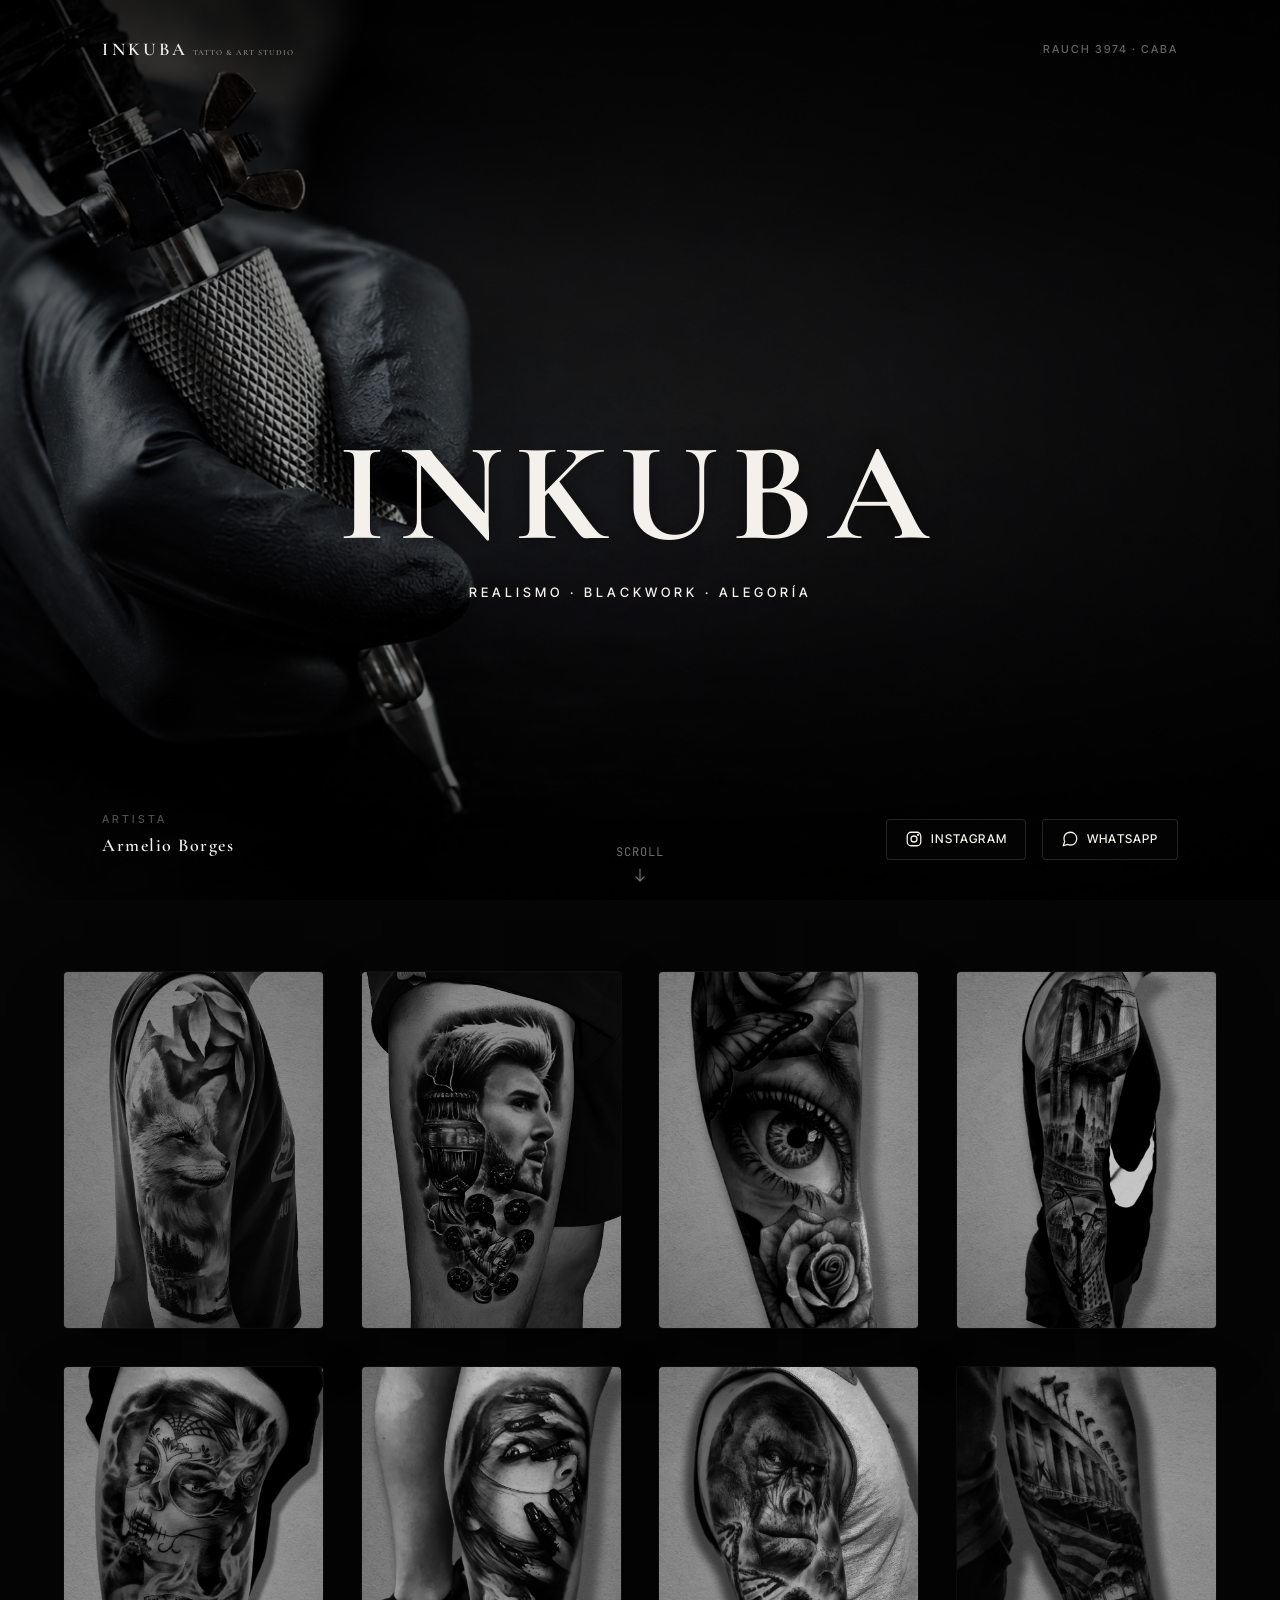
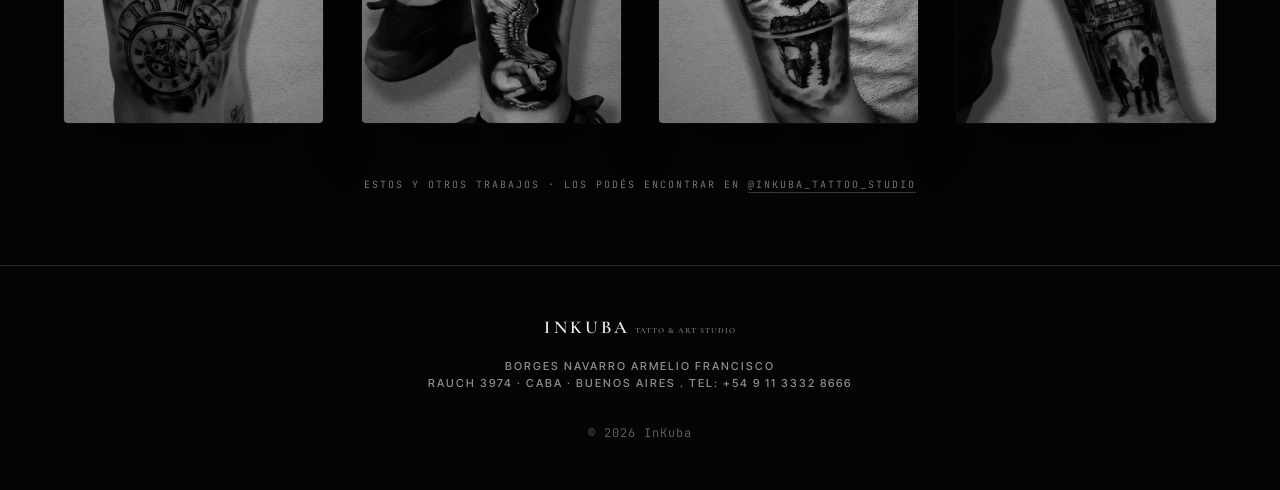
==== index.html @ 67b590a9 "first commit" ====
<!DOCTYPE html>
<html lang="es">
<head>
  <meta charset="UTF-8">
  <meta name="viewport" content="width=device-width, initial-scale=1, viewport-fit=cover">
  <meta name="theme-color" content="#050505">

  <title>InKuba · Tatto & Art Studio · Próximamente</title>
  <meta name="description" content="Estudio privado de tatuajes en Buenos Aires. Realismo, blackwork y mangas alegóricas. Armi · Lyvan · Rauch 3974, CABA.">

  <!-- Open Graph -->
  <meta property="og:title" content="InKuba · Muy pronto">
  <meta property="og:description" content="Estudio privado de tatuajes en Buenos Aires. Armi · Lyvan · Rauch 3974, CABA.">
  <meta property="og:image" content="/assets/og.jpg">
  <meta property="og:type" content="website">
  <meta property="og:locale" content="es_AR">
  <link rel="canonical" href="https://inkuba.ar/">

  <!-- Favicon -->
  <link rel="icon" type="image/svg+xml" href="assets/favicon.svg">

  <!-- Fonts -->
  <link rel="preconnect" href="https://fonts.googleapis.com">
  <link rel="preconnect" href="https://fonts.gstatic.com" crossorigin>
  <link href="https://fonts.googleapis.com/css2?family=Cormorant+Garamond:wght@500;600;700&family=Inter+Tight:wght@400;500;600&family=Caveat:wght@600&family=JetBrains+Mono:wght@400;500&display=swap" rel="stylesheet">

  <!-- Preload hero -->
  <link rel="preload" as="image" href="assets/hero.png">

  <!-- Styles -->
  <link rel="stylesheet" href="styles/tokens.css">
  <link rel="stylesheet" href="styles/base.css">
  <link rel="stylesheet" href="styles/hero.css">
  <link rel="stylesheet" href="styles/grid-gallery.css">
  <link rel="stylesheet" href="styles/sticky-cta.css">
</head>
<body>

  <!-- =========================================================
       VIEWPORT 1 · HERO
       ========================================================= -->
  <section class="hero" id="hero">
    <!-- Foto dominante full-bleed (PLACEHOLDER) -->
    <div class="hero__image" role="img" aria-label="Estudio InKuba"></div>
    <div class="hero__scrim" aria-hidden="true"></div>

    <!-- Top bar -->
    <header class="hero__top">
      <a href="#hero" class="wordmark-nav" aria-label="InKuba Tatto & Art">
        INKUBA<span class="wordmark-nav__sub">Tatto & Art Studio</span>
      </a>
      <span class="hero__address eyebrow">Rauch 3974 · CABA</span>
    </header>

    <!-- Centro -->
    <div class="hero__center">
      <!-- "muy pronto" handwritten (interacción #03)
           NOTA: cuando esté el SVG path definitivo de Figma, reemplazar
           el <text> por <path> y ajustar el viewBox. -->
      <svg class="muy-pronto" viewBox="0 0 360 110" aria-label="Muy pronto" role="img">
        <text x="180" y="80" text-anchor="middle"
              font-family="Caveat, cursive" font-weight="600" font-size="80"
              class="muy-pronto__text">muy pronto</text>
      </svg>

      <h1 class="wordmark-hero hero__title">INKUBA</h1>

      <p class="hero__claim eyebrow">Realismo · Blackwork · Alegoría</p>
    </div>

    <!-- Bottom -->
    <footer class="hero__bottom">
      <div class="hero__by">
        <span class="eyebrow hero__by-label">Artista</span>
        <span class="hero__by-names">Armelio Borges</span>
      </div>

      <nav class="hero__ctas" aria-label="Contacto">
        <a class="hero__cta" href="https://instagram.com/inkuba_tattoo_studio" target="_blank" rel="noopener" aria-label="Instagram @inkuba_tattoo_studio">
          <svg width="18" height="18" viewBox="0 0 24 24" fill="none" stroke="currentColor" stroke-width="1.7" stroke-linecap="round" stroke-linejoin="round" aria-hidden="true">
            <rect x="3" y="3" width="18" height="18" rx="5"/>
            <circle cx="12" cy="12" r="4"/>
            <circle cx="17.5" cy="6.5" r="0.6" fill="currentColor"/>
          </svg>
          <span>Instagram</span>
        </a>
        <a class="hero__cta" href="https://wa.me/541133328666" target="_blank" rel="noopener" aria-label="WhatsApp +54 11 3332 8666">
          <svg width="18" height="18" viewBox="0 0 24 24" fill="none" stroke="currentColor" stroke-width="1.7" stroke-linecap="round" stroke-linejoin="round" aria-hidden="true">
            <path d="M21 11.5a8.38 8.38 0 0 1-.9 3.8 8.5 8.5 0 0 1-7.6 4.7 8.38 8.38 0 0 1-3.8-.9L3 21l1.9-5.7a8.38 8.38 0 0 1-.9-3.8 8.5 8.5 0 0 1 4.7-7.6 8.38 8.38 0 0 1 3.8-.9h.5a8.48 8.48 0 0 1 8 8v.5z"/>
          </svg>
          <span>WhatsApp</span>
        </a>
      </nav>
    </footer>

    <!-- Scroll hint -->
    <div class="hero__scroll-hint" aria-hidden="true">
      <span class="mono">scroll</span>
      <svg width="10" height="14" viewBox="0 0 10 14" fill="none" stroke="currentColor" stroke-width="1.2" stroke-linecap="round" stroke-linejoin="round">
        <path d="M5 1v12M1 9l4 4 4-4"/>
      </svg>
    </div>

    <!-- Sentinela (para sticky CTA) -->
    <div id="hero-sentinel" aria-hidden="true"></div>
  </section>

  <!-- =========================================================
       VIEWPORT 2 · GALERÍA · Grid 4×2 editorial B&N (v0.3)
       ========================================================= -->
  <section class="grid-gallery" id="gallery" aria-label="Galería de obras">
    <ul class="grid-gallery__grid" role="list">
        <li class="grid-gallery__cell" data-piece="01">
          <picture>
            <!-- TODO WebP (activar cuando existan los .webp): <source type="image/webp"
                    srcset="assets/galery/01-400.webp 400w,
                            assets/galery/01-800.webp 800w,
                            assets/galery/01-1200.webp 1200w"
                    sizes="(max-width: 479px) 50vw, (max-width: 767px) 33vw, (max-width: 1023px) 25vw, (max-width: 1439px) 17vw, 12vw"> -->
            <img src="assets/galery/01.jpg" alt="Pieza 01 · estudio InKuba"
                 width="800" height="1100"
                 loading="eager" decoding="async" fetchpriority="high">
          </picture>
        </li>
        <li class="grid-gallery__cell" data-piece="02">
          <picture>
            <!-- TODO WebP (activar cuando existan los .webp): <source type="image/webp"
                    srcset="assets/galery/02-400.webp 400w,
                            assets/galery/02-800.webp 800w,
                            assets/galery/02-1200.webp 1200w"
                    sizes="(max-width: 479px) 50vw, (max-width: 767px) 33vw, (max-width: 1023px) 25vw, (max-width: 1439px) 17vw, 12vw"> -->
            <img src="assets/galery/02.jpg" alt="Pieza 02 · estudio InKuba"
                 width="800" height="1100"
                 loading="eager" decoding="async" fetchpriority="high">
          </picture>
        </li>
        <li class="grid-gallery__cell" data-piece="03">
          <picture>
            <!-- TODO WebP (activar cuando existan los .webp): <source type="image/webp"
                    srcset="assets/galery/03-400.webp 400w,
                            assets/galery/03-800.webp 800w,
                            assets/galery/03-1200.webp 1200w"
                    sizes="(max-width: 479px) 50vw, (max-width: 767px) 33vw, (max-width: 1023px) 25vw, (max-width: 1439px) 17vw, 12vw"> -->
            <img src="assets/galery/03.jpg" alt="Pieza 03 · estudio InKuba"
                 width="800" height="1100"
                 loading="eager" decoding="async" fetchpriority="high">
          </picture>
        </li>
        <li class="grid-gallery__cell" data-piece="04">
          <picture>
            <!-- TODO WebP (activar cuando existan los .webp): <source type="image/webp"
                    srcset="assets/galery/04-400.webp 400w,
                            assets/galery/04-800.webp 800w,
                            assets/galery/04-1200.webp 1200w"
                    sizes="(max-width: 479px) 50vw, (max-width: 767px) 33vw, (max-width: 1023px) 25vw, (max-width: 1439px) 17vw, 12vw"> -->
            <img src="assets/galery/04.jpg" alt="Pieza 04 · estudio InKuba"
                 width="800" height="1100"
                 loading="lazy" decoding="async">
          </picture>
        </li>
        <li class="grid-gallery__cell" data-piece="05">
          <picture>
            <!-- TODO WebP (activar cuando existan los .webp): <source type="image/webp"
                    srcset="assets/galery/05-400.webp 400w,
                            assets/galery/05-800.webp 800w,
                            assets/galery/05-1200.webp 1200w"
                    sizes="(max-width: 479px) 50vw, (max-width: 767px) 33vw, (max-width: 1023px) 25vw, (max-width: 1439px) 17vw, 12vw"> -->
            <img src="assets/galery/05.jpg" alt="Pieza 05 · estudio InKuba"
                 width="800" height="1100"
                 loading="lazy" decoding="async">
          </picture>
        </li>
        <li class="grid-gallery__cell" data-piece="06">
          <picture>
            <!-- TODO WebP (activar cuando existan los .webp): <source type="image/webp"
                    srcset="assets/galery/06-400.webp 400w,
                            assets/galery/06-800.webp 800w,
                            assets/galery/06-1200.webp 1200w"
                    sizes="(max-width: 479px) 50vw, (max-width: 767px) 33vw, (max-width: 1023px) 25vw, (max-width: 1439px) 17vw, 12vw"> -->
            <img src="assets/galery/06.jpg" alt="Pieza 06 · estudio InKuba"
                 width="800" height="1100"
                 loading="lazy" decoding="async">
          </picture>
        </li>
        <li class="grid-gallery__cell" data-piece="07">
          <picture>
            <!-- TODO WebP (activar cuando existan los .webp): <source type="image/webp"
                    srcset="assets/galery/07-400.webp 400w,
                            assets/galery/07-800.webp 800w,
                            assets/galery/07-1200.webp 1200w"
                    sizes="(max-width: 479px) 50vw, (max-width: 767px) 33vw, (max-width: 1023px) 25vw, (max-width: 1439px) 17vw, 12vw"> -->
            <img src="assets/galery/07.jpg" alt="Pieza 07 · estudio InKuba"
                 width="800" height="1100"
                 loading="lazy" decoding="async">
          </picture>
        </li>
        <li class="grid-gallery__cell" data-piece="08">
          <picture>
            <!-- TODO WebP (activar cuando existan los .webp): <source type="image/webp"
                    srcset="assets/galery/08-400.webp 400w,
                            assets/galery/08-800.webp 800w,
                            assets/galery/08-1200.webp 1200w"
                    sizes="(max-width: 479px) 50vw, (max-width: 767px) 33vw, (max-width: 1023px) 25vw, (max-width: 1439px) 17vw, 12vw"> -->
            <img src="assets/galery/08.jpg" alt="Pieza 08 · estudio InKuba"
                 width="800" height="1100"
                 loading="lazy" decoding="async">
          </picture>
        </li>
    </ul>

    <div class="grid-gallery__foot">
      <p class="grid-gallery__foot-line">
        Estos y otros trabajos <span aria-hidden="true">·</span> los podés encontrar en
        <a class="grid-gallery__foot-link" href="https://instagram.com/inkuba_tattoo_studio" target="_blank" rel="noopener">@inkuba_tattoo_studio</a>
      </p>  
    </div>
  </section>

  <!-- =========================================================
       FOOTER mínimo
       ========================================================= -->
  <footer class="page-footer">
    <div class="page-footer__inner">
      <a href="#hero" class="wordmark-nav">
        INKUBA<span class="wordmark-nav__sub">Tatto & Art Studio</span>
      </a>
      <p class="eyebrow">Borges Navarro Armelio Francisco <br> Rauch 3974 · CABA · Buenos Aires . <a href="tel:+5491133328666">Tel: +54 9 11 3332 8666</a></p>
      <p class="mono page-footer__credits">© 2026 InKuba</p>
    </div>
  </footer>

  <!-- =========================================================
       STICKY CTA (interacción #09)
       ========================================================= -->
  <button class="sticky-cta" id="stickyCta" aria-label="Avisame cuando abra el estudio" hidden>
    Avisame cuando abra
    <span aria-hidden="true">→</span>
  </button>

  <dialog class="modal" id="notifyModal" aria-labelledby="notifyTitle">
    <form method="dialog" class="modal__form" id="notifyForm" novalidate>
      <button type="button" class="modal__close" data-close aria-label="Cerrar">×</button>
      <h2 id="notifyTitle" class="modal__title">Avisame cuando abra</h2>
      <p class="modal__lead">Dejá tu email <em>o</em> tu WhatsApp y te escribo el día que abrimos.</p>

      <label for="notifyInput" class="visually-hidden">Email o WhatsApp</label>
      <input
        type="text"
        id="notifyInput"
        name="contact"
        class="modal__input"
        placeholder="email@ejemplo.com  ó  +54 11 1234 5678"
        autocomplete="email"
        required
      >
      <p class="modal__hint" data-hint></p>

      <button type="submit" class="modal__submit">Avisame</button>

      <p class="modal__legal mono">No spam. Sólo el aviso de apertura.</p>
    </form>

    <div class="modal__success" data-success hidden>
      <svg width="40" height="40" viewBox="0 0 24 24" fill="none" stroke="currentColor" stroke-width="1.5" stroke-linecap="round" stroke-linejoin="round" aria-hidden="true">
        <path d="M5 12l5 5L20 7"/>
      </svg>
      <h2 class="modal__title">Listo</h2>
      <p class="modal__lead">Te avisamos apenas abramos.</p>
      <button type="button" class="modal__submit" data-close>Cerrar</button>
    </div>
  </dialog>

  <!-- =========================================================
       Scripts
       ========================================================= -->
  <script src="scripts/stroke-in.js" defer></script>
  <script src="scripts/sticky-cta.js" defer></script>
</body>
</html>
---- styles/tokens.css ----
/* =====================================================================
   InKuba · Coming Soon · Design tokens
   ===================================================================== */

:root {
  /* ----- Paleta ----- */
  --ink-black:       #050505;
  --ink-near-black:  #0a0a0a;
  --ink-paper:       #f4f1ec;
  --ink-line:        rgba(255, 255, 255, 0.12);
  --ink-muted:       rgba(255, 255, 255, 0.55);
  --ink-faint:       rgba(255, 255, 255, 0.35);

  /* ----- Tipografía ----- */
  --font-display:    "Cormorant Garamond", "Times New Roman", serif;
  --font-ui:         "Inter Tight", system-ui, -apple-system, sans-serif;
  --font-hand:       "Caveat", "Brush Script MT", cursive;
  --font-mono:       "JetBrains Mono", "Courier New", monospace;

  /* ----- Spacing (grid 8px) ----- */
  --space-1: 8px;
  --space-2: 16px;
  --space-3: 24px;
  --space-4: 32px;
  --space-5: 40px;
  --space-6: 48px;
  --space-8: 64px;
  --space-10: 80px;

  --pad-x: 8%;

  /* ----- Radios ----- */
  --radius-sm: 2px;
  --radius-md: 4px;

  /* ----- Z-index scale ----- */
  --z-overlay: 10;
  --z-sticky:  50;
  --z-modal:   100;

  /* ----- Easing ----- */
  --ease-out-expo:  cubic-bezier(.2, .7, .3, 1);
  --ease-in-out:    cubic-bezier(.65, 0, .35, 1);
}

@media (max-width: 768px) {
  :root {
    --pad-x: 24px;
  }
}
---- styles/base.css ----
/* =====================================================================
   InKuba · Coming Soon · Base reset + tipografía base
   ===================================================================== */

*,
*::before,
*::after {
  box-sizing: border-box;
  margin: 0;
  padding: 0;
}

html {
  scroll-behavior: smooth;
  -webkit-text-size-adjust: 100%;
}

body {
  background: var(--ink-black);
  color: var(--ink-paper);
  font-family: var(--font-ui);
  font-size: 15px;
  font-weight: 400;
  line-height: 1.55;
  -webkit-font-smoothing: antialiased;
  -moz-osx-font-smoothing: grayscale;
  text-rendering: optimizeLegibility;
  overflow-x: hidden;
}

@media (max-width: 768px) {
  body { font-size: 14px; }
}

img,
picture,
svg {
  display: block;
  max-width: 100%;
  height: auto;
}

a {
  color: inherit;
  text-decoration: none;
}

button {
  font: inherit;
  color: inherit;
  background: transparent;
  border: 0;
  cursor: pointer;
}

:focus-visible {
  outline: 2px solid var(--ink-paper);
  outline-offset: 3px;
  border-radius: var(--radius-sm);
}

/* ---------- Wordmarks (5.1.bis del spec) ---------- */

.wordmark-hero {
  font-family: var(--font-display);
  font-size: clamp(60px, 11vw, 150px);
  font-weight: 700;
  letter-spacing: clamp(5px, 1vw, 14px);
  line-height: 1;
  color: var(--ink-paper);
  text-transform: uppercase;
  text-rendering: optimizeLegibility;
  text-shadow: 0 2px 24px rgba(0, 0, 0, 0.5);
}

.wordmark-nav {
  font-family: var(--font-display);
  font-size: 18px;
  font-weight: 600;
  letter-spacing: 3.2px;
  color: var(--ink-paper);
  text-transform: uppercase;
  white-space: nowrap;
  display: inline-flex;
  align-items: baseline;
}

.wordmark-nav__sub {
  font-size: 8px;
  font-weight: 600;
  letter-spacing: 1px;
  opacity: 0.5;
  margin-left: 4px;
  text-transform: uppercase;
}

@media (max-width: 768px) {
  .wordmark-nav      { font-size: 13px; letter-spacing: 2.3px; }
  .wordmark-nav__sub { font-size: 6px;  letter-spacing: 0.8px; }
}

/* ---------- Utilidades de UI ---------- */

.eyebrow {
  font-family: var(--font-ui);
  font-size: 11px;
  font-weight: 500;
  letter-spacing: 2px;
  text-transform: uppercase;
  color: var(--ink-muted);
}

.mono {
  font-family: var(--font-mono);
  font-size: 12px;
  font-weight: 400;
  letter-spacing: 1px;
}

/* ---------- Reduced motion ---------- */

@media (prefers-reduced-motion: reduce) {
  *,
  *::before,
  *::after {
    animation-duration: 0.01ms !important;
    animation-iteration-count: 1 !important;
    transition-duration: 0.01ms !important;
    scroll-behavior: auto !important;
  }
}
---- styles/hero.css ----
/* =====================================================================
   InKuba · Coming Soon · Hero (Viewport 1)
   ===================================================================== */

.hero {
  position: relative;
  width: 100%;
  height: 100vh;
  height: 100svh;            /* mobile-safe */
  min-height: 640px;
  overflow: hidden;
  background: var(--ink-black);
  color: var(--ink-paper);
  isolation: isolate;
}

/* ----- Foto dominante (placeholder por ahora) ----- */
.hero__image {
  position: absolute;
  inset: 0;
  background-image: url("../assets/hero.png");
  background-size: cover;
  background-position: center;
  background-repeat: no-repeat;
  z-index: 0;
  opacity: 0;
  animation: hero-fade-in 1.4s var(--ease-out-expo) forwards;
}

@keyframes hero-fade-in {
  to { opacity: 1; }
}

/* ----- Vignette / scrim para mejorar legibilidad ----- */
.hero__scrim {
  position: absolute;
  inset: 0;
  z-index: 1;
  background:
    radial-gradient(ellipse at center, rgba(0,0,0,0.05) 0%, rgba(0,0,0,0.55) 100%),
    linear-gradient(180deg, rgba(0,0,0,0.55) 0%, rgba(0,0,0,0.15) 30%, rgba(0,0,0,0.15) 70%, rgba(0,0,0,0.65) 100%);
  pointer-events: none;
}

/* ----- Contenido sobre la foto ----- */
.hero__top,
.hero__center,
.hero__bottom,
.hero__scroll-hint {
  position: absolute;
  z-index: 2;
}

/* Top bar */
.hero__top {
  top: clamp(20px, 4vh, 40px);
  left: var(--pad-x);
  right: var(--pad-x);
  display: flex;
  justify-content: space-between;
  align-items: center;
  gap: var(--space-3);
}

.hero__address {
  opacity: 0.7;
  letter-spacing: 2px;
}

@media (max-width: 480px) {
  .hero__address { font-size: 10px; letter-spacing: 1.5px; }
}

/* Centro vertical */
.hero__center {
  top: 50%;
  left: 50%;
  transform: translate(-50%, -50%);
  width: min(92%, 1100px);
  text-align: center;
  display: flex;
  flex-direction: column;
  align-items: center;
  gap: clamp(8px, 2vh, 24px);
}

.hero__title {
  margin: 0;
  /* hereda .wordmark-hero */
  animation: hero-content-in 1.2s 0.3s var(--ease-out-expo) both;
}

.hero__claim {
  letter-spacing: 4px;
  color: var(--ink-paper);
  opacity: 0.85;
  font-size: clamp(11px, 1.2vw, 13px);
  text-transform: uppercase;
  animation: hero-content-in 1.2s 0.6s var(--ease-out-expo) both;
}

@keyframes hero-content-in {
  from { opacity: 0; transform: translateY(8px); }
  to   { opacity: 1; transform: translateY(0); }
}

/* "muy pronto" SVG (interacción #03 — la animación de stroke vive en stroke-in.js / inline) */
.muy-pronto {
  width: clamp(180px, 28vw, 320px);
  height: auto;
  overflow: visible;
  margin-bottom: clamp(4px, 1vh, 12px);
}

.muy-pronto__text {
  fill: var(--ink-paper);
  stroke: var(--ink-paper);
  stroke-width: 1.1;
  stroke-linecap: round;
  stroke-linejoin: round;
  /* JS calcula stroke-dasharray real con getComputedTextLength.
     Defaults para fallback / estado pre-JS. */
  stroke-dasharray: 1200;
  stroke-dashoffset: 1200;
  fill-opacity: 0;
  animation: muy-pronto-draw 4.5s var(--ease-in-out) 0.8s infinite;
}

@keyframes muy-pronto-draw {
  0%   { stroke-dashoffset: 1200; fill-opacity: 0;    opacity: 1; }
  50%  { stroke-dashoffset: 0;    fill-opacity: 0.4;  opacity: 1; }
  60%  { stroke-dashoffset: 0;    fill-opacity: 1;    opacity: 1; }
  85%  { stroke-dashoffset: 0;    fill-opacity: 1;    opacity: 1; }
  100% { stroke-dashoffset: 0;    fill-opacity: 1;    opacity: 0; }
}

@media (prefers-reduced-motion: reduce) {
  .muy-pronto__text {
    fill-opacity: 1;
    stroke-dashoffset: 0;
    animation: none;
  }
  .hero__image,
  .hero__title,
  .hero__claim {
    animation: none;
    opacity: 1;
  }
}

/* Bottom */
.hero__bottom {
  bottom: clamp(24px, 4.5vh, 48px);
  left: var(--pad-x);
  right: var(--pad-x);
  display: flex;
  justify-content: space-between;
  align-items: flex-end;
  gap: var(--space-3);
}

.hero__by {
  display: flex;
  flex-direction: column;
  gap: 4px;
}

.hero__by-label {
  letter-spacing: 3px;
  opacity: 0.55;
}

.hero__by-names {
  font-family: var(--font-display);
  font-size: clamp(15px, 1.8vw, 18px);
  font-weight: 600;
  letter-spacing: 1.5px;
  color: var(--ink-paper);
}

.hero__ctas {
  display: flex;
  gap: var(--space-2);
}

.hero__cta {
  display: inline-flex;
  align-items: center;
  gap: 8px;
  padding: 10px 18px;
  border: 1px solid var(--ink-line);
  border-radius: var(--radius-md);
  font-family: var(--font-ui);
  font-size: 12px;
  font-weight: 500;
  letter-spacing: 1.2px;
  text-transform: uppercase;
  color: var(--ink-paper);
  background: rgba(10, 10, 10, 0.35);
  backdrop-filter: blur(6px);
  -webkit-backdrop-filter: blur(6px);
  transition: background .25s var(--ease-out-expo), border-color .25s var(--ease-out-expo), transform .25s var(--ease-out-expo);
}

.hero__cta:hover {
  background: rgba(244, 241, 236, 0.1);
  border-color: rgba(244, 241, 236, 0.4);
  transform: translateY(-1px);
}

.hero__cta svg { flex-shrink: 0; }

@media (max-width: 600px) {
  .hero__bottom {
    flex-direction: column;
    align-items: stretch;
    gap: var(--space-3);
  }
  .hero__ctas { justify-content: stretch; }
  .hero__cta {
    flex: 1;
    justify-content: center;
    padding: 12px 14px;
  }
  .hero__cta span { display: inline; }
}

/* Scroll hint */
.hero__scroll-hint {
  bottom: clamp(12px, 2vh, 20px);
  left: 50%;
  transform: translateX(-50%);
  display: flex;
  flex-direction: column;
  align-items: center;
  gap: 6px;
  opacity: 0.45;
  color: var(--ink-paper);
  letter-spacing: 3px;
  text-transform: uppercase;
  font-size: 10px;
  animation: scroll-hint-bob 2.4s ease-in-out infinite;
}

@keyframes scroll-hint-bob {
  0%, 100% { transform: translate(-50%, 0); }
  50%      { transform: translate(-50%, 6px); }
}

@media (max-width: 600px) {
  .hero__scroll-hint { display: none; }
}

/* Sentinel invisible al final del hero (usado por sticky CTA) */
#hero-sentinel {
  position: absolute;
  bottom: 0;
  left: 0;
  width: 1px;
  height: 1px;
  pointer-events: none;
}

/* ----- Visually hidden util (compartido con modal) ----- */
.visually-hidden {
  position: absolute !important;
  width: 1px; height: 1px;
  padding: 0; margin: -1px;
  overflow: hidden;
  clip: rect(0,0,0,0);
  white-space: nowrap;
  border: 0;
}

/* ----- Footer mínimo (después de la galería) ----- */
.page-footer {
  background: var(--ink-black);
  border-top: 1px solid var(--ink-line);
  padding: var(--space-6) var(--pad-x);
}

.page-footer__inner {
  display: flex;
  flex-direction: column;
  align-items: center;
  gap: var(--space-2);
  text-align: center;
}

.page-footer__credits {
  color: var(--ink-faint);
  margin-top: var(--space-2);
}
---- styles/grid-gallery.css ----
/* =====================================================================
   InKuba · Coming Soon · Galería · Grid 4×2 editorial (v0.3)
   ---------------------------------------------------------------------
   - 4 columnas × 2 filas en desktop/tablet (8 piezas seleccionadas)
   - 2 columnas × 4 filas en mobile
   - Siempre B&N — sin hover, sin animaciones
   - Gap generoso, padding lateral amplio: lectura editorial / archivo
   ===================================================================== */

.grid-gallery {
  background: var(--ink-black);
  padding: clamp(56px, 8vh, 96px) clamp(24px, 5vw, 80px);
}

.grid-gallery__grid {
  list-style: none;
  display: grid;
  grid-template-columns: repeat(4, 1fr);
  gap: clamp(32px, 3vw, 40px);
  width: 100%;
  margin: 0;
  padding: 0;
}

/* ----- Celda ----- */
.grid-gallery__cell {
  position: relative;
  aspect-ratio: 8 / 11;
  border-radius: var(--radius-md);
  overflow: hidden;
  background: var(--ink-near-black);
  box-shadow:
    0 24px 64px -20px rgba(0, 0, 0, 0.7),
    0 0 0 1px rgba(255, 255, 255, 0.04);
}

.grid-gallery__cell picture,
.grid-gallery__cell img {
  display: block;
  width: 100%;
  height: 100%;
  object-fit: cover;
}

.grid-gallery__cell img {
  /* B&N permanente — sin animaciones */
  filter: grayscale(1);
}

/* =====================================================================
   Responsive: mismas 8 piezas, 4×2 → 2×4
   ===================================================================== */

@media (max-width: 1023px) {
  .grid-gallery__grid {
    gap: clamp(24px, 3vw, 32px);
  }
}

@media (max-width: 767px) {
  .grid-gallery {
    padding: clamp(40px, 6vh, 64px) 20px;
  }
  .grid-gallery__grid {
    grid-template-columns: repeat(2, 1fr);   /* 2 × 4 */
    gap: 18px;
  }
}

@media (max-width: 479px) {
  .grid-gallery__grid {
    gap: 14px;
  }
}

/* =====================================================================
   Footer del grid: "8 / 30 piezas · ..."
   ===================================================================== */

.grid-gallery__foot {
  margin-top: clamp(40px, 6vh, 64px);
  text-align: center;
  display: flex;
  flex-direction: column;
  gap: 6px;
}

.grid-gallery__foot-line {
  font-family: var(--font-mono);
  font-size: 10px;
  font-weight: 400;
  letter-spacing: 2px;
  text-transform: uppercase;
  color: rgba(255, 255, 255, 0.45);
  margin: 0;
}

.grid-gallery__foot-link {
  color: inherit;
  border-bottom: 1px solid rgba(255, 255, 255, 0.2);
  padding-bottom: 1px;
  transition: color .2s ease, border-color .2s ease;
}

.grid-gallery__foot-link:hover {
  color: var(--ink-paper);
  border-color: var(--ink-paper);
}
---- styles/sticky-cta.css ----
/* =====================================================================
   InKuba · Coming Soon · Sticky CTA + Modal (Interacción #09)
   ===================================================================== */

/* ---------- Sticky pill ---------- */
.sticky-cta {
  position: fixed;
  bottom: clamp(20px, 3vh, 32px);
  right:  clamp(20px, 3vw, 32px);
  z-index: var(--z-sticky);

  display: inline-flex;
  align-items: center;
  gap: 10px;

  padding: 14px 22px;
  background: #ffffff;
  color: #0a0a0a;
  font-family: var(--font-ui);
  font-size: 11px;
  font-weight: 600;
  letter-spacing: 2px;
  text-transform: uppercase;
  border-radius: 999px;
  box-shadow: 0 8px 24px rgba(0, 0, 0, 0.5);
  cursor: pointer;

  transform: translateY(120%);
  opacity: 0;
  pointer-events: none;
  transition:
    transform .4s var(--ease-out-expo),
    opacity   .4s var(--ease-out-expo),
    background .25s ease,
    box-shadow .25s ease;
}

.sticky-cta:hover {
  background: #f4f1ec;
  box-shadow: 0 12px 32px rgba(0, 0, 0, 0.6);
}

.sticky-cta[hidden] {
  display: inline-flex; /* override <button hidden> default — controlamos vía .is-visible */
}

.sticky-cta.is-visible {
  transform: translateY(0);
  opacity: 1;
  pointer-events: auto;
}

@supports (padding: env(safe-area-inset-bottom)) {
  .sticky-cta {
    bottom: max(env(safe-area-inset-bottom), 20px);
  }
}

@media (max-width: 480px) {
  .sticky-cta {
    bottom: max(env(safe-area-inset-bottom), 16px);
    right: 16px;
    left: 16px;
    justify-content: center;
    padding: 14px 18px;
    font-size: 10.5px;
  }
}

/* ---------- Modal ---------- */
.modal {
  /* dialog reset */
  border: 0;
  padding: 0;
  background: transparent;
  color: inherit;
  max-width: none;
  max-height: none;
  width: 100%;
  height: 100%;
  margin: 0;
  inset: 0;
}

.modal::backdrop {
  background: rgba(5, 5, 5, 0.78);
  backdrop-filter: blur(8px);
  -webkit-backdrop-filter: blur(8px);
}

.modal[open] {
  display: grid;
  place-items: center;
  z-index: var(--z-modal);
}

.modal__form,
.modal__success {
  position: relative;
  background: var(--ink-near-black);
  color: var(--ink-paper);
  width: min(440px, 92vw);
  padding: clamp(28px, 5vw, 44px);
  border: 1px solid var(--ink-line);
  border-radius: var(--radius-md);
  display: flex;
  flex-direction: column;
  gap: var(--space-2);

  animation: modal-in .35s var(--ease-out-expo) both;
}

.modal__success {
  align-items: center;
  text-align: center;
  gap: var(--space-2);
}

@keyframes modal-in {
  from { opacity: 0; transform: translateY(12px) scale(0.98); }
  to   { opacity: 1; transform: translateY(0)    scale(1); }
}

.modal__close {
  position: absolute;
  top: 12px;
  right: 14px;
  width: 32px;
  height: 32px;
  display: grid;
  place-items: center;
  font-size: 22px;
  line-height: 1;
  color: var(--ink-muted);
  border-radius: 50%;
  transition: background .2s ease, color .2s ease;
}
.modal__close:hover { background: rgba(255,255,255,0.06); color: var(--ink-paper); }

.modal__title {
  font-family: var(--font-display);
  font-size: clamp(24px, 3vw, 30px);
  font-weight: 700;
  letter-spacing: 1px;
  line-height: 1.1;
  margin: 0;
}

.modal__lead {
  color: var(--ink-muted);
  font-size: 14px;
  line-height: 1.5;
  margin: 0;
}

.modal__lead em {
  font-style: italic;
  color: var(--ink-paper);
  opacity: 0.85;
}

.modal__input {
  width: 100%;
  padding: 14px 16px;
  margin-top: 6px;
  background: rgba(255,255,255,0.03);
  border: 1px solid var(--ink-line);
  border-radius: var(--radius-sm);
  color: var(--ink-paper);
  font-family: var(--font-ui);
  font-size: 15px;
  letter-spacing: 0.3px;
  transition: border-color .2s ease, background .2s ease;
}

.modal__input::placeholder {
  color: var(--ink-faint);
  font-size: 13px;
}

.modal__input:focus {
  outline: none;
  border-color: var(--ink-paper);
  background: rgba(255,255,255,0.06);
}

.modal__input.is-invalid {
  border-color: #d96a6a;
}

.modal__hint {
  min-height: 18px;
  margin: 0;
  font-size: 12px;
  color: #d96a6a;
  letter-spacing: 0.3px;
}

.modal__submit {
  margin-top: var(--space-2);
  width: 100%;
  padding: 14px 18px;
  background: var(--ink-paper);
  color: var(--ink-near-black);
  font-family: var(--font-ui);
  font-size: 12px;
  font-weight: 600;
  letter-spacing: 2.5px;
  text-transform: uppercase;
  border-radius: var(--radius-sm);
  cursor: pointer;
  transition: transform .2s ease, opacity .2s ease;
}

.modal__submit:hover { transform: translateY(-1px); }
.modal__submit:disabled { opacity: 0.5; cursor: wait; transform: none; }

.modal__legal {
  margin-top: 4px;
  color: var(--ink-faint);
  font-size: 10px;
  letter-spacing: 1px;
  text-align: center;
}

.modal__success svg {
  color: var(--ink-paper);
  margin-bottom: 4px;
}

/* ---------- Reduced motion ---------- */
@media (prefers-reduced-motion: reduce) {
  .sticky-cta,
  .modal__form,
  .modal__success {
    animation: none;
    transition: none;
  }
  .sticky-cta {
    transform: none;
    opacity: 1;
  }
  .sticky-cta:not(.is-visible) {
    visibility: hidden;
  }
}
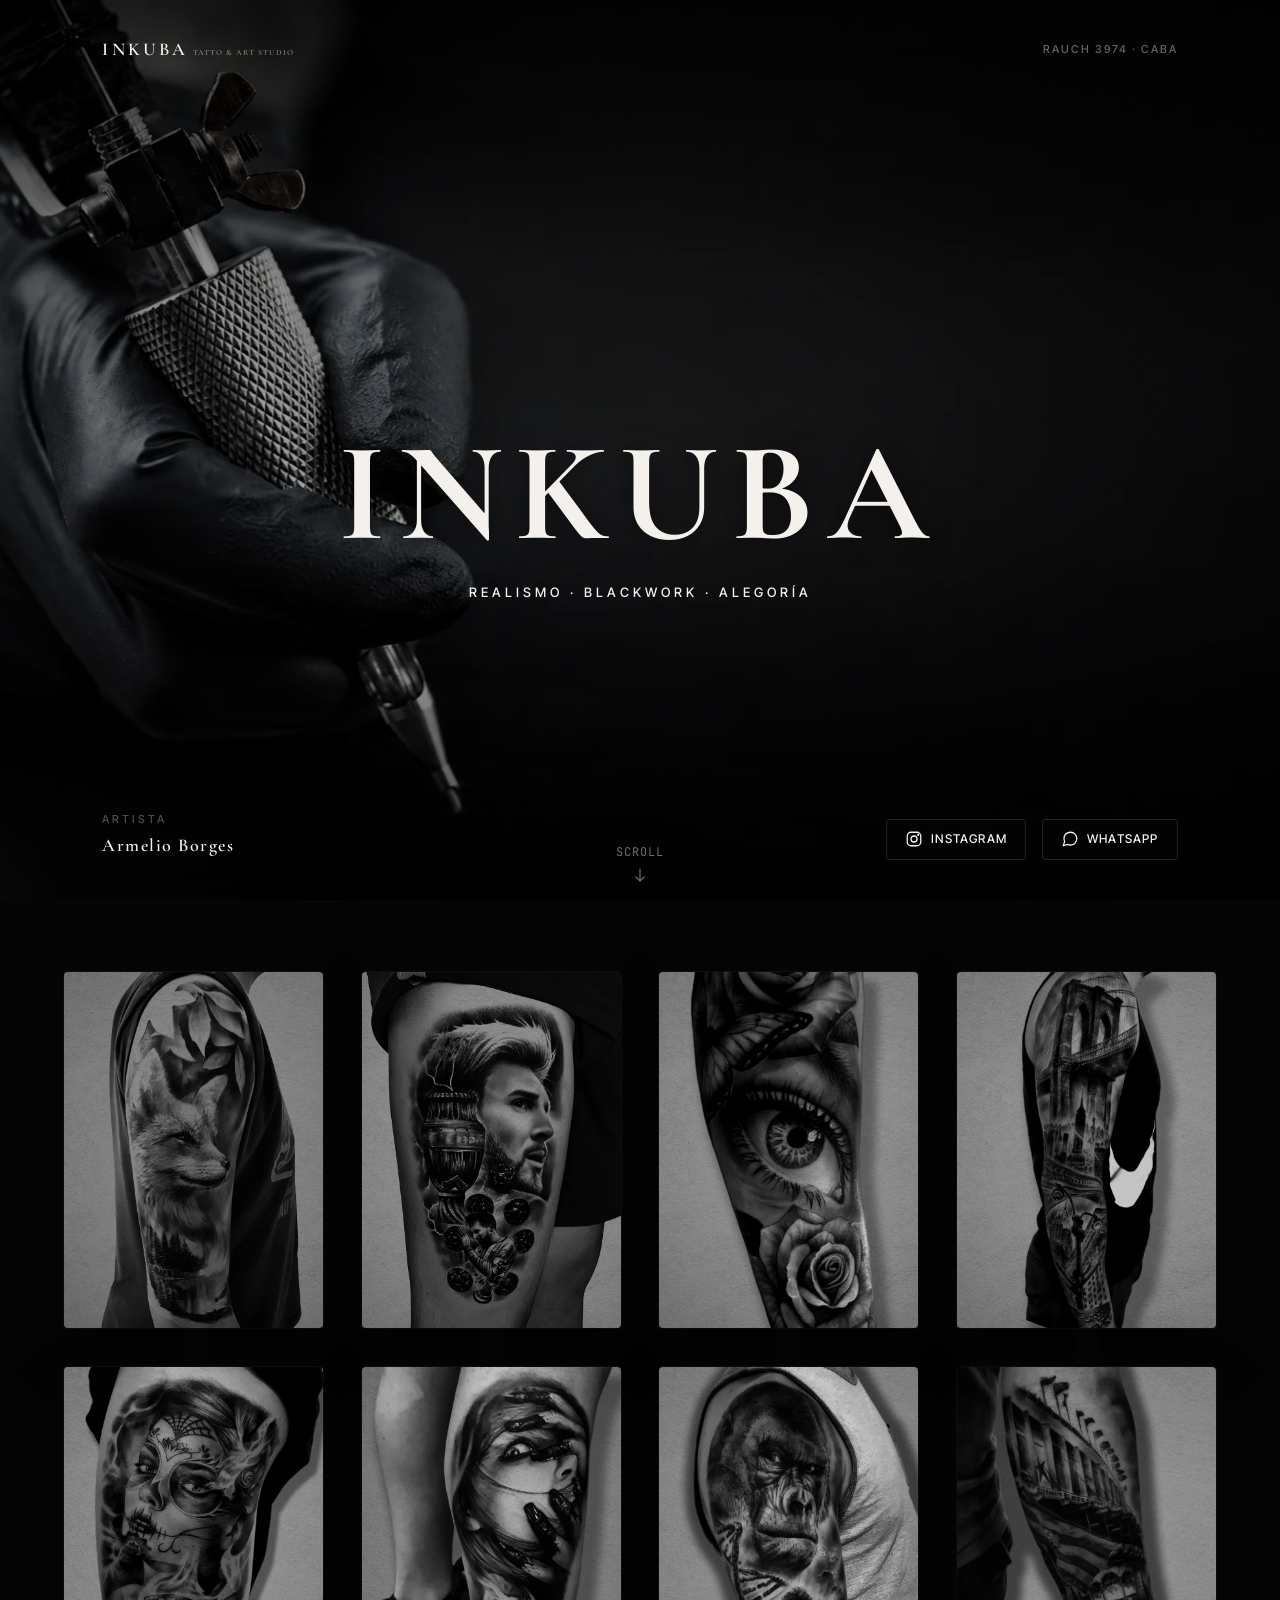
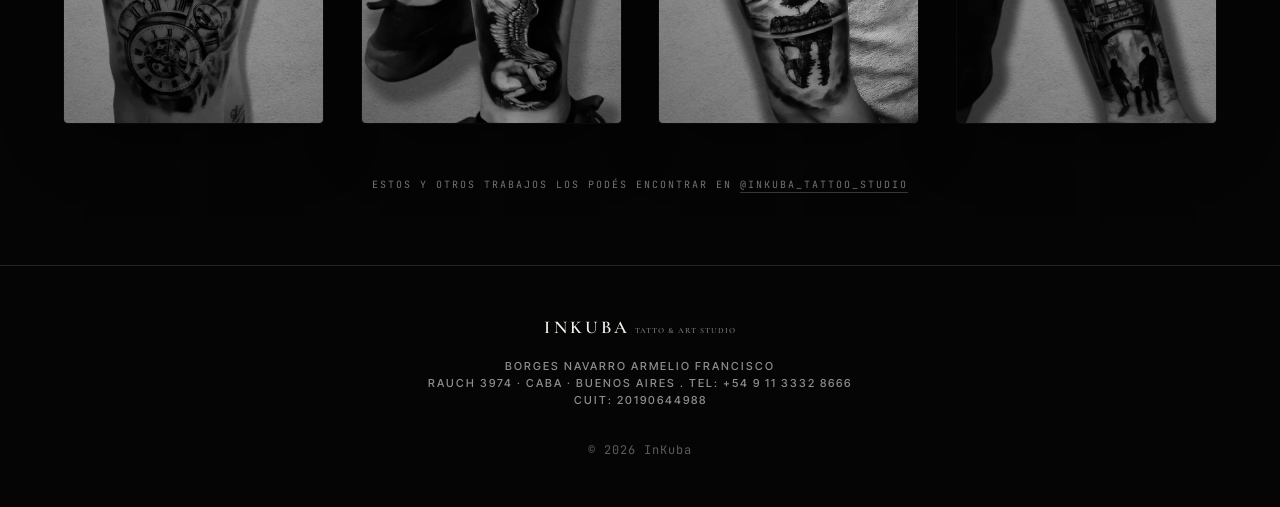
==== commit 7fcf91d6: "images webp" ====
--- a/index.html
+++ b/index.html
@@ -25,7 +25,7 @@
   <link href="https://fonts.googleapis.com/css2?family=Cormorant+Garamond:wght@500;600;700&family=Inter+Tight:wght@400;500;600&family=Caveat:wght@600&family=JetBrains+Mono:wght@400;500&display=swap" rel="stylesheet">
 
   <!-- Preload hero -->
-  <link rel="preload" as="image" href="assets/hero.png">
+  <link rel="preload" as="image" href="assets/hero.webp" type="image/webp">
 
   <!-- Styles -->
   <link rel="stylesheet" href="styles/tokens.css">
@@ -112,11 +112,7 @@
     <ul class="grid-gallery__grid" role="list">
         <li class="grid-gallery__cell" data-piece="01">
           <picture>
-            <!-- TODO WebP (activar cuando existan los .webp): <source type="image/webp"
-                    srcset="assets/galery/01-400.webp 400w,
-                            assets/galery/01-800.webp 800w,
-                            assets/galery/01-1200.webp 1200w"
-                    sizes="(max-width: 479px) 50vw, (max-width: 767px) 33vw, (max-width: 1023px) 25vw, (max-width: 1439px) 17vw, 12vw"> -->
+            <source type="image/webp" srcset="assets/galery/01.webp">
             <img src="assets/galery/01.jpg" alt="Pieza 01 · estudio InKuba"
                  width="800" height="1100"
                  loading="eager" decoding="async" fetchpriority="high">
@@ -124,11 +120,7 @@
         </li>
         <li class="grid-gallery__cell" data-piece="02">
           <picture>
-            <!-- TODO WebP (activar cuando existan los .webp): <source type="image/webp"
-                    srcset="assets/galery/02-400.webp 400w,
-                            assets/galery/02-800.webp 800w,
-                            assets/galery/02-1200.webp 1200w"
-                    sizes="(max-width: 479px) 50vw, (max-width: 767px) 33vw, (max-width: 1023px) 25vw, (max-width: 1439px) 17vw, 12vw"> -->
+            <source type="image/webp" srcset="assets/galery/02.webp">
             <img src="assets/galery/02.jpg" alt="Pieza 02 · estudio InKuba"
                  width="800" height="1100"
                  loading="eager" decoding="async" fetchpriority="high">
@@ -136,11 +128,7 @@
         </li>
         <li class="grid-gallery__cell" data-piece="03">
           <picture>
-            <!-- TODO WebP (activar cuando existan los .webp): <source type="image/webp"
-                    srcset="assets/galery/03-400.webp 400w,
-                            assets/galery/03-800.webp 800w,
-                            assets/galery/03-1200.webp 1200w"
-                    sizes="(max-width: 479px) 50vw, (max-width: 767px) 33vw, (max-width: 1023px) 25vw, (max-width: 1439px) 17vw, 12vw"> -->
+            <source type="image/webp" srcset="assets/galery/03.webp">
             <img src="assets/galery/03.jpg" alt="Pieza 03 · estudio InKuba"
                  width="800" height="1100"
                  loading="eager" decoding="async" fetchpriority="high">
@@ -148,11 +136,7 @@
         </li>
         <li class="grid-gallery__cell" data-piece="04">
           <picture>
-            <!-- TODO WebP (activar cuando existan los .webp): <source type="image/webp"
-                    srcset="assets/galery/04-400.webp 400w,
-                            assets/galery/04-800.webp 800w,
-                            assets/galery/04-1200.webp 1200w"
-                    sizes="(max-width: 479px) 50vw, (max-width: 767px) 33vw, (max-width: 1023px) 25vw, (max-width: 1439px) 17vw, 12vw"> -->
+            <source type="image/webp" srcset="assets/galery/04.webp">
             <img src="assets/galery/04.jpg" alt="Pieza 04 · estudio InKuba"
                  width="800" height="1100"
                  loading="lazy" decoding="async">
@@ -160,11 +144,7 @@
         </li>
         <li class="grid-gallery__cell" data-piece="05">
           <picture>
-            <!-- TODO WebP (activar cuando existan los .webp): <source type="image/webp"
-                    srcset="assets/galery/05-400.webp 400w,
-                            assets/galery/05-800.webp 800w,
-                            assets/galery/05-1200.webp 1200w"
-                    sizes="(max-width: 479px) 50vw, (max-width: 767px) 33vw, (max-width: 1023px) 25vw, (max-width: 1439px) 17vw, 12vw"> -->
+            <source type="image/webp" srcset="assets/galery/05.webp">
             <img src="assets/galery/05.jpg" alt="Pieza 05 · estudio InKuba"
                  width="800" height="1100"
                  loading="lazy" decoding="async">
@@ -172,11 +152,7 @@
         </li>
         <li class="grid-gallery__cell" data-piece="06">
           <picture>
-            <!-- TODO WebP (activar cuando existan los .webp): <source type="image/webp"
-                    srcset="assets/galery/06-400.webp 400w,
-                            assets/galery/06-800.webp 800w,
-                            assets/galery/06-1200.webp 1200w"
-                    sizes="(max-width: 479px) 50vw, (max-width: 767px) 33vw, (max-width: 1023px) 25vw, (max-width: 1439px) 17vw, 12vw"> -->
+            <source type="image/webp" srcset="assets/galery/06.webp">
             <img src="assets/galery/06.jpg" alt="Pieza 06 · estudio InKuba"
                  width="800" height="1100"
                  loading="lazy" decoding="async">
@@ -184,11 +160,7 @@
         </li>
         <li class="grid-gallery__cell" data-piece="07">
           <picture>
-            <!-- TODO WebP (activar cuando existan los .webp): <source type="image/webp"
-                    srcset="assets/galery/07-400.webp 400w,
-                            assets/galery/07-800.webp 800w,
-                            assets/galery/07-1200.webp 1200w"
-                    sizes="(max-width: 479px) 50vw, (max-width: 767px) 33vw, (max-width: 1023px) 25vw, (max-width: 1439px) 17vw, 12vw"> -->
+            <source type="image/webp" srcset="assets/galery/07.webp">
             <img src="assets/galery/07.jpg" alt="Pieza 07 · estudio InKuba"
                  width="800" height="1100"
                  loading="lazy" decoding="async">
@@ -196,11 +168,7 @@
         </li>
         <li class="grid-gallery__cell" data-piece="08">
           <picture>
-            <!-- TODO WebP (activar cuando existan los .webp): <source type="image/webp"
-                    srcset="assets/galery/08-400.webp 400w,
-                            assets/galery/08-800.webp 800w,
-                            assets/galery/08-1200.webp 1200w"
-                    sizes="(max-width: 479px) 50vw, (max-width: 767px) 33vw, (max-width: 1023px) 25vw, (max-width: 1439px) 17vw, 12vw"> -->
+            <source type="image/webp" srcset="assets/galery/08.webp">
             <img src="assets/galery/08.jpg" alt="Pieza 08 · estudio InKuba"
                  width="800" height="1100"
                  loading="lazy" decoding="async">
@@ -210,7 +178,7 @@
 
     <div class="grid-gallery__foot">
       <p class="grid-gallery__foot-line">
-        Estos y otros trabajos <span aria-hidden="true">·</span> los podés encontrar en
+        Estos y otros trabajos los podés encontrar en
         <a class="grid-gallery__foot-link" href="https://instagram.com/inkuba_tattoo_studio" target="_blank" rel="noopener">@inkuba_tattoo_studio</a>
       </p>  
     </div>
@@ -224,7 +192,10 @@
       <a href="#hero" class="wordmark-nav">
         INKUBA<span class="wordmark-nav__sub">Tatto & Art Studio</span>
       </a>
-      <p class="eyebrow">Borges Navarro Armelio Francisco <br> Rauch 3974 · CABA · Buenos Aires . <a href="tel:+5491133328666">Tel: +54 9 11 3332 8666</a></p>
+      <p class="eyebrow">Borges Navarro Armelio Francisco 
+        <br> Rauch 3974 · CABA · Buenos Aires . <a href="tel:+5491133328666">Tel: +54 9 11 3332 8666</a>
+        <br> CUIT: 20190644988</p>
+
       <p class="mono page-footer__credits">© 2026 InKuba</p>
     </div>
   </footer>
@@ -232,16 +203,16 @@
   <!-- =========================================================
        STICKY CTA (interacción #09)
        ========================================================= -->
-  <button class="sticky-cta" id="stickyCta" aria-label="Avisame cuando abra el estudio" hidden>
-    Avisame cuando abra
+  <button class="sticky-cta" id="stickyCta" aria-label="Quiero un tatuaje" hidden>
+    Quiero un tatuaje
     <span aria-hidden="true">→</span>
   </button>
 
   <dialog class="modal" id="notifyModal" aria-labelledby="notifyTitle">
     <form method="dialog" class="modal__form" id="notifyForm" novalidate>
       <button type="button" class="modal__close" data-close aria-label="Cerrar">×</button>
-      <h2 id="notifyTitle" class="modal__title">Avisame cuando abra</h2>
-      <p class="modal__lead">Dejá tu email <em>o</em> tu WhatsApp y te escribo el día que abrimos.</p>
+      <h2 id="notifyTitle" class="modal__title">Quiero un tatuaje en Inkuba</h2>
+      <p class="modal__lead">Dejá tu email o tu WhatsApp y te escribo en el día.</p>
 
       <label for="notifyInput" class="visually-hidden">Email o WhatsApp</label>
       <input
@@ -255,9 +226,9 @@
       >
       <p class="modal__hint" data-hint></p>
 
-      <button type="submit" class="modal__submit">Avisame</button>
-
-      <p class="modal__legal mono">No spam. Sólo el aviso de apertura.</p>
+      <button type="submit" class="modal__submit">Contactarme</button>
+
+      <p class="modal__legal mono">No spam. Sólo te contactaré para coordinar tu cita.</p>
     </form>
 
     <div class="modal__success" data-success hidden>
@@ -265,7 +236,7 @@
         <path d="M5 12l5 5L20 7"/>
       </svg>
       <h2 class="modal__title">Listo</h2>
-      <p class="modal__lead">Te avisamos apenas abramos.</p>
+      <p class="modal__lead">Te estaré contactando en breve.</p>
       <button type="button" class="modal__submit" data-close>Cerrar</button>
     </div>
   </dialog>
--- a/styles/hero.css
+++ b/styles/hero.css
@@ -14,17 +14,32 @@
   isolation: isolate;
 }
 
-/* ----- Foto dominante (placeholder por ahora) ----- */
+/* ----- Foto dominante ----- */
 .hero__image {
   position: absolute;
   inset: 0;
-  background-image: url("../assets/hero.png");
+  background-image: url("../assets/hero.webp");
+  background-image: image-set(
+    url("../assets/hero.webp") type("image/webp"),
+    url("../assets/hero.jpg")  type("image/jpeg")
+  );
   background-size: cover;
   background-position: center;
   background-repeat: no-repeat;
   z-index: 0;
   opacity: 0;
   animation: hero-fade-in 1.4s var(--ease-out-expo) forwards;
+}
+
+@media (max-width: 768px) {
+  .hero__image {
+    background-image: url("../assets/hero-mobile.webp");
+    background-image: image-set(
+      url("../assets/hero-mobile.webp") type("image/webp"),
+      url("../assets/hero-mobile.jpg")  type("image/jpeg")
+    );
+    background-position: center top;
+  }
 }
 
 @keyframes hero-fade-in {
--- a/styles/sticky-cta.css
+++ b/styles/sticky-cta.css
@@ -228,6 +228,12 @@
   margin-bottom: 4px;
 }
 
+/* El display:flex de arriba sobreescribe [hidden] — forzamos display:none */
+.modal__form[hidden],
+.modal__success[hidden] {
+  display: none;
+}
+
 /* ---------- Reduced motion ---------- */
 @media (prefers-reduced-motion: reduce) {
   .sticky-cta,
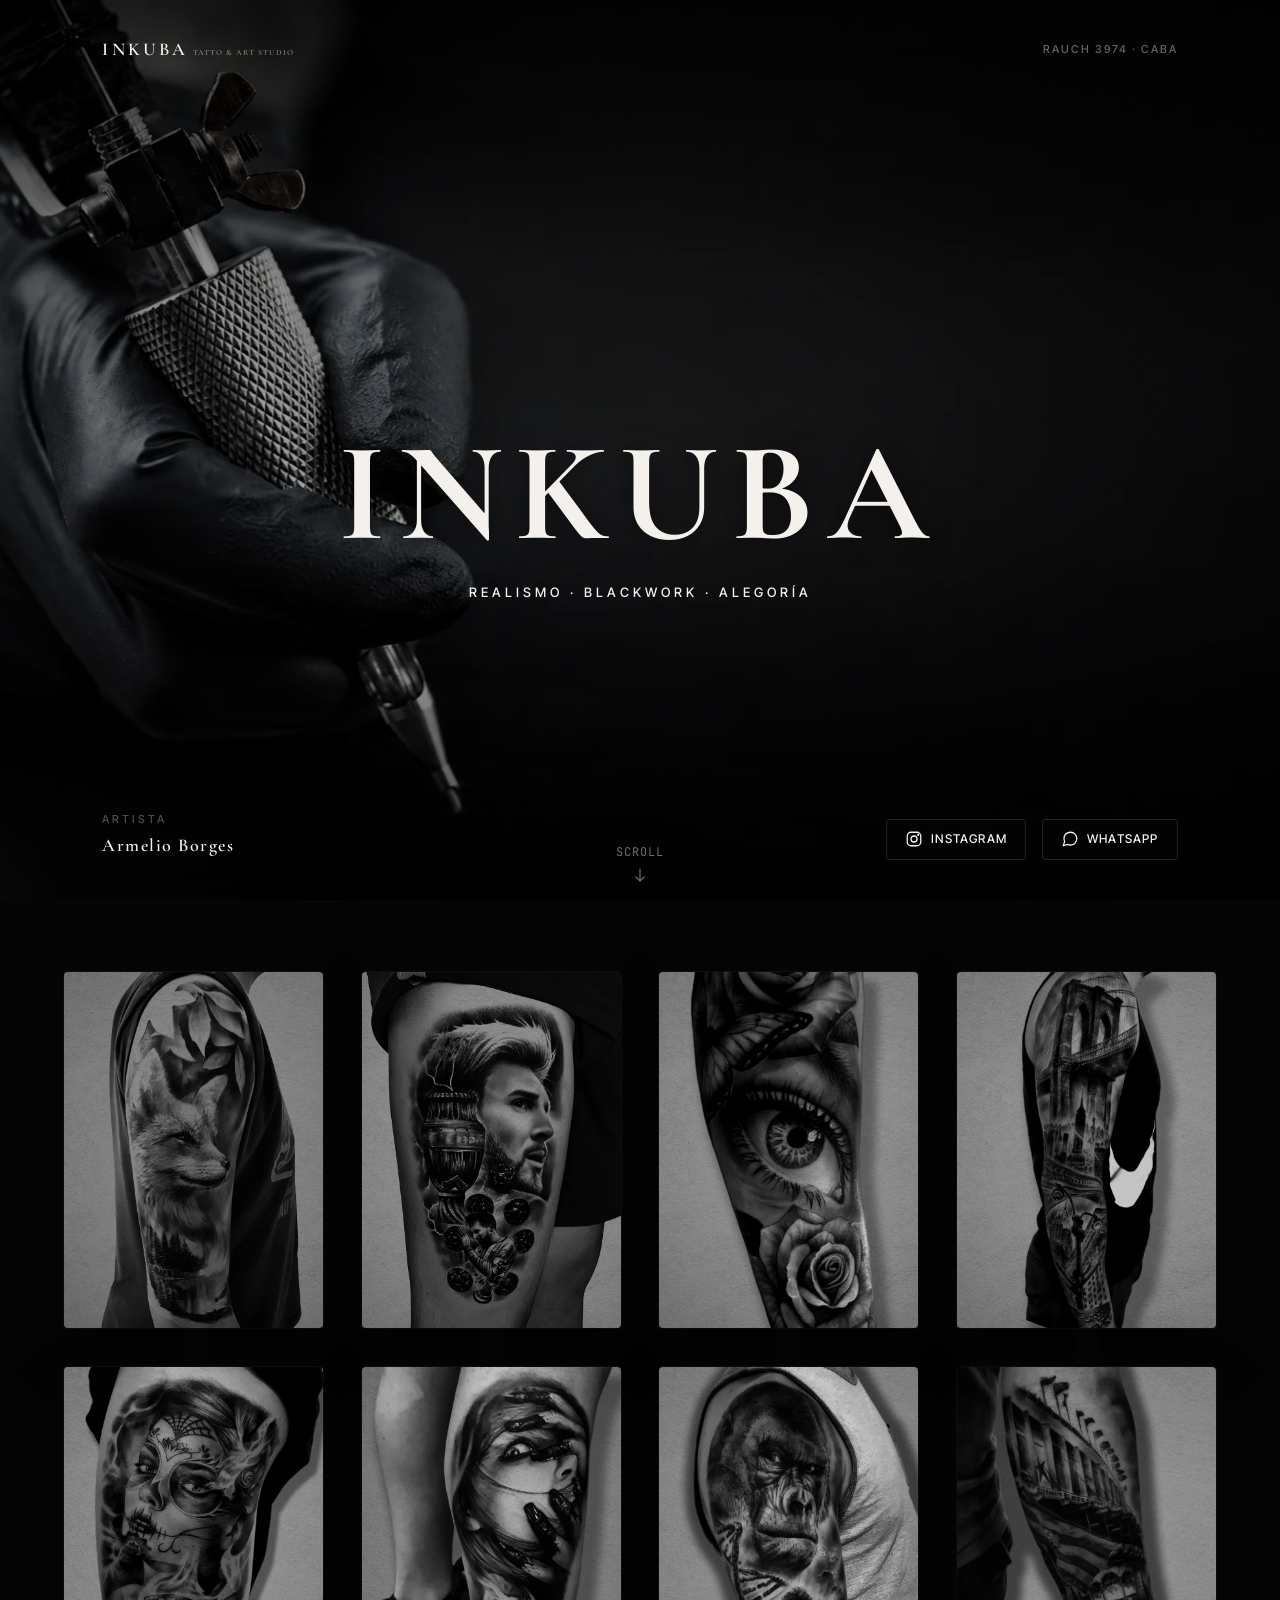
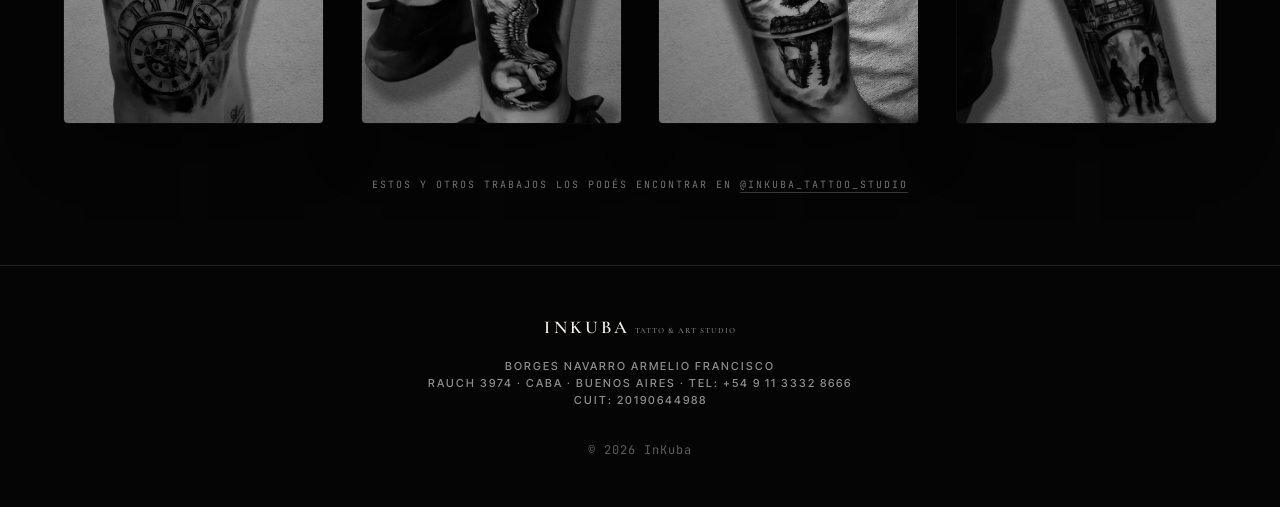
==== commit 17a210b5: "gtm-code" ====
--- a/index.html
+++ b/index.html
@@ -1,6 +1,13 @@
 <!DOCTYPE html>
 <html lang="es">
 <head>
+  <!-- Google Tag Manager -->
+  <script>(function(w,d,s,l,i){w[l]=w[l]||[];w[l].push({'gtm.start':
+  new Date().getTime(),event:'gtm.js'});var f=d.getElementsByTagName(s)[0],
+  j=d.createElement(s),dl=l!='dataLayer'?'&l='+l:'';j.async=true;j.src=
+  'https://www.googletagmanager.com/gtm.js?id='+i+dl;f.parentNode.insertBefore(j,f);
+  })(window,document,'script','dataLayer','GTM-PZGJX6TR');</script>
+  <!-- End Google Tag Manager -->
   <meta charset="UTF-8">
   <meta name="viewport" content="width=device-width, initial-scale=1, viewport-fit=cover">
   <meta name="theme-color" content="#050505">
@@ -35,6 +42,11 @@
   <link rel="stylesheet" href="styles/sticky-cta.css">
 </head>
 <body>
+  
+  <!-- Google Tag Manager (noscript) -->
+  <noscript><iframe src="https://www.googletagmanager.com/ns.html?id=GTM-PZGJX6TR"
+  height="0" width="0" style="display:none;visibility:hidden"></iframe></noscript>
+  <!-- End Google Tag Manager (noscript) -->
 
   <!-- =========================================================
        VIEWPORT 1 · HERO
@@ -193,7 +205,7 @@
         INKUBA<span class="wordmark-nav__sub">Tatto & Art Studio</span>
       </a>
       <p class="eyebrow">Borges Navarro Armelio Francisco 
-        <br> Rauch 3974 · CABA · Buenos Aires . <a href="tel:+5491133328666">Tel: +54 9 11 3332 8666</a>
+        <br> Rauch 3974 · CABA · Buenos Aires · <a href="tel:+5491133328666">Tel: +54 9 11 3332 8666</a>
         <br> CUIT: 20190644988</p>
 
       <p class="mono page-footer__credits">© 2026 InKuba</p>
